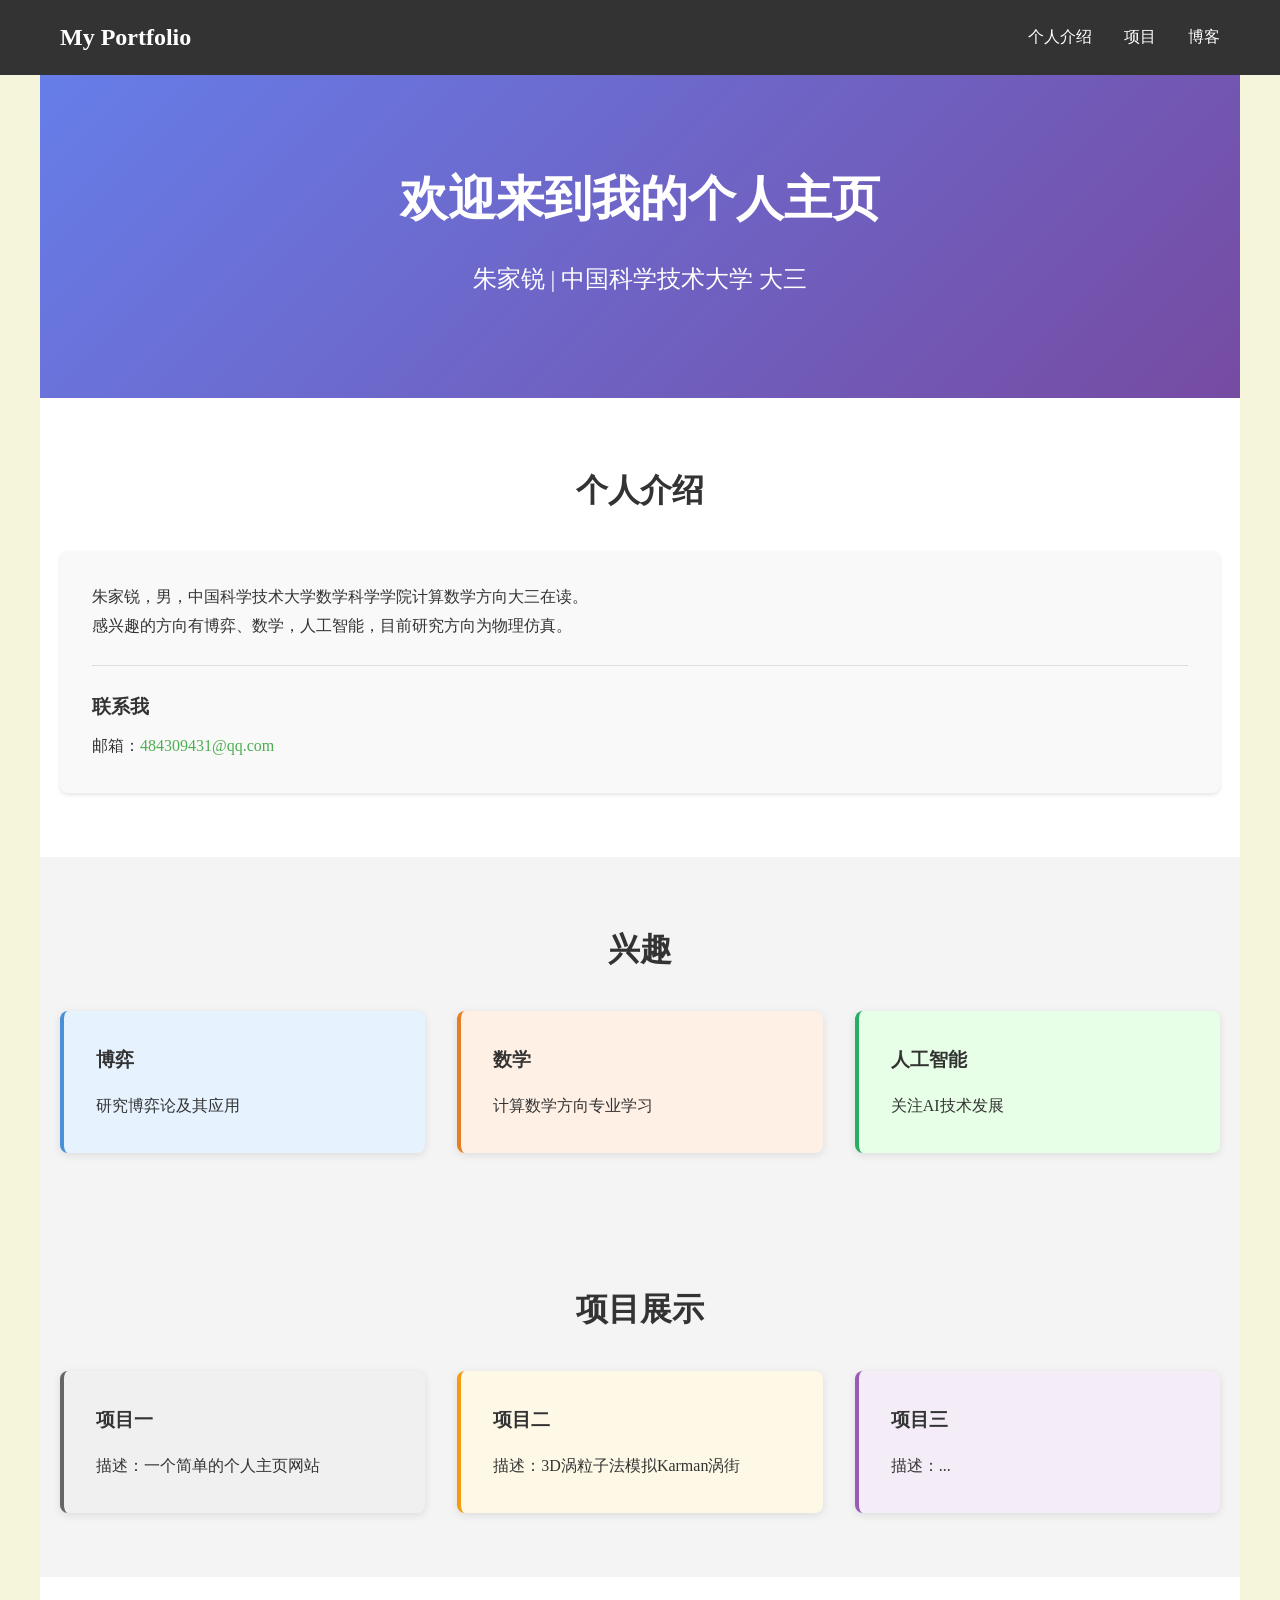
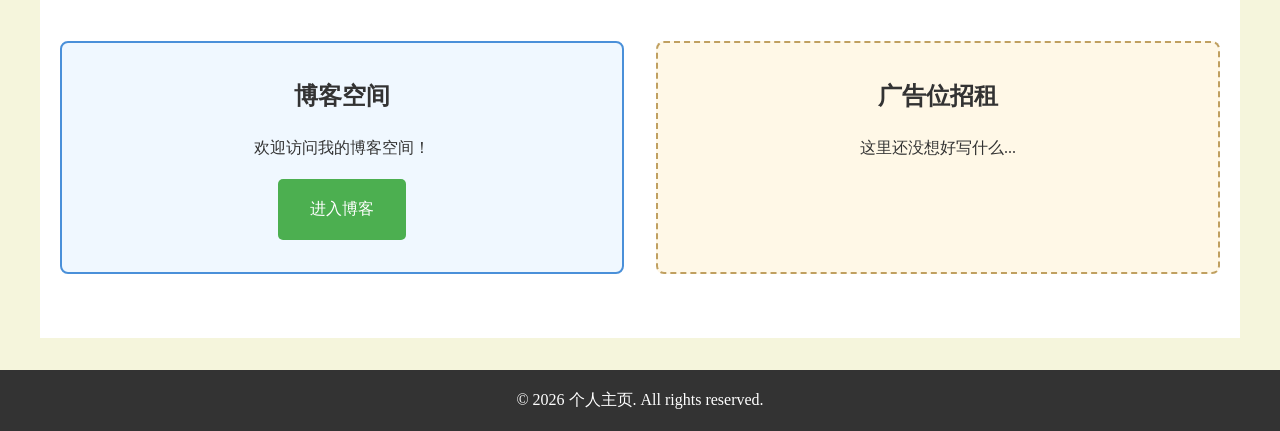
==== index.html @ 08650e03 "Add files via upload" ====
<!DOCTYPE html>
<html lang="zh-CN">
<head>
    <meta charset="UTF-8">
    <meta name="viewport" content="width=device-width, initial-scale=1.0">
    <title>个人主页</title>
    <link rel="stylesheet" href="style.css">
</head>
<body>
    <header>
        <nav>
            <div class="logo">My Portfolio</div>
            <ul class="nav-links">
                <li><a href="#about">个人介绍</a></li>
                <li><a href="#projects">项目</a></li>
                <li><a href="#blog">博客</a></li>
            </ul>
        </nav>
    </header>

    <main>
        <section id="hero">
            <div class="hero-content">
                <h1>欢迎来到我的个人主页</h1>
                <p>朱家锐 | 中国科学技术大学 大三</p>
            </div>
        </section>

        <section id="about">
            <h2>个人介绍</h2>
            <div class="content-box">
                <p>朱家锐，男，中国科学技术大学数学科学学院计算数学方向大三在读。</p>
                <p>感兴趣的方向有博弈、数学，人工智能，目前研究方向为物理仿真。</p>
                <div class="contact-info">
                    <h3>联系我</h3>
                    <p>邮箱：<a href="mailto:484309431@qq.com">484309431@qq.com</a></p>
                </div>
            </div>
        </section>

        <section id="interests">
            <h2>兴趣</h2>
            <div class="interest-grid">
                <div class="interest-card">
                    <h3>博弈</h3>
                    <p>研究博弈论及其应用</p>
                </div>
                <div class="interest-card">
                    <h3>数学</h3>
                    <p>计算数学方向专业学习</p>
                </div>
                <div class="interest-card">
                    <h3>人工智能</h3>
                    <p>关注AI技术发展</p>
                </div>
            </div>
        </section>

        <section id="projects">
            <h2>项目展示</h2>
            <div class="project-grid">
                <div class="project-card">
                    <h3>项目一</h3>
                    <p>描述：一个简单的个人主页网站</p>
                </div>
                <div class="project-card">
                    <h3>项目二</h3>
                    <p>描述：3D涡粒子法模拟Karman涡街</p>
                </div>
                <div class="project-card">
                    <h3>项目三</h3>
                    <p>描述：...</p>
                </div>
            </div>
        </section>

        <section id="blog">
            <div class="blog-container">
                <div class="blog-left">
                    <h2>博客空间</h2>
                    <p>欢迎访问我的博客空间！</p>
                    <a href="blog.html" class="btn">进入博客</a>
                </div>
                <div class="blog-right">
                    <h2>广告位招租</h2>
                    <p>这里还没想好写什么...</p>
                </div>
            </div>
        </section>
    </main>

    <footer>
        <p>&copy; 2026 个人主页. All rights reserved.</p>
    </footer>
</body>
</html>
---- style.css ----
* {
    margin: 0;
    padding: 0;
    box-sizing: border-box;
}

body {
    font-family: 'Georgia', 'Times New Roman', serif;
    line-height: 1.8;
    color: #333;
    background-color: #f5f5dc;
}

header {
    background-color: #333;
    color: white;
    padding: 1rem 0;
    position: fixed;
    width: 100%;
    top: 0;
    z-index: 1000;
}

nav {
    display: flex;
    justify-content: space-between;
    align-items: center;
    max-width: 1200px;
    margin: 0 auto;
    padding: 0 20px;
}

.logo {
    font-size: 1.5rem;
    font-weight: bold;
}

.nav-links {
    display: flex;
    list-style: none;
}

.nav-links li {
    margin-left: 2rem;
}

.nav-links a {
    color: white;
    text-decoration: none;
    transition: color 0.3s;
}

.nav-links a:hover {
    color: #4CAF50;
}

main {
    margin-top: 60px;
}

section {
    padding: 4rem 20px;
    max-width: 1200px;
    margin: 0 auto;
}

section:nth-child(even) {
    background: #f4f4f4;
}

section:nth-child(odd) {
    background: white;
}

h1, h2, h3 {
    margin-bottom: 1rem;
}

h1 {
    font-size: 2.5rem;
    color: #333;
}

h2 {
    font-size: 2rem;
    color: #333;
    text-align: center;
    margin-bottom: 2rem;
}

#hero {
    background: linear-gradient(135deg, #667eea 0%, #764ba2 100%);
    color: white;
    text-align: center;
    padding: 6rem 20px;
}

.hero-content h1 {
    color: white;
    font-size: 3rem;
}

.hero-content p {
    font-size: 1.5rem;
    margin-top: 1rem;
}

#about {
    background: white;
}

.content-box {
    background: #f9f9f9;
    padding: 2rem;
    border-radius: 8px;
    box-shadow: 0 2px 4px rgba(0,0,0,0.1);
}

.contact-info {
    margin-top: 1.5rem;
    padding-top: 1.5rem;
    border-top: 1px solid #ddd;
}

.contact-info h3 {
    font-size: 1.2rem;
    margin-bottom: 0.5rem;
}

.contact-info a {
    color: #4CAF50;
    text-decoration: none;
}

.contact-info a:hover {
    text-decoration: underline;
}

#interests {
    background: #f4f4f4;
}

.interest-grid {
    display: grid;
    grid-template-columns: repeat(auto-fit, minmax(250px, 1fr));
    gap: 2rem;
}

.interest-card {
    background: #e6f3ff;
    padding: 2rem;
    border-radius: 8px;
    box-shadow: 0 2px 8px rgba(0,0,0,0.1);
    transition: transform 0.3s;
    border-left: 4px solid #4a90d9;
}

.interest-card:nth-child(2) {
    background: #fff0e6;
    border-left-color: #e67e22;
}

.interest-card:nth-child(3) {
    background: #e6ffe6;
    border-left-color: #27ae60;
}

.interest-card:hover {
    transform: translateY(-5px);
}

.project-grid {
    display: grid;
    grid-template-columns: repeat(auto-fit, minmax(250px, 1fr));
    gap: 2rem;
}

.project-card {
    background: #f0f0f0;
    padding: 2rem;
    border-radius: 8px;
    box-shadow: 0 2px 8px rgba(0,0,0,0.1);
    transition: transform 0.3s;
    border-left: 4px solid #666;
}

.project-card:nth-child(2) {
    background: #fef9e7;
    border-left-color: #f39c12;
}

.project-card:nth-child(3) {
    background: #f4ecf7;
    border-left-color: #9b59b6;
}

.project-card:hover {
    transform: translateY(-5px);
}

#blog {
    background: white;
    padding: 4rem 20px;
    max-width: 1200px;
    margin: 0 auto;
}

.blog-container {
    display: flex;
    gap: 2rem;
}

.blog-left, .blog-right {
    flex: 1;
    padding: 2rem;
    border-radius: 8px;
    text-align: center;
}

.blog-left {
    background: #f0f8ff;
    border: 2px solid #4a90d9;
}

.blog-right {
    background: #fff8e7;
    border: 2px dashed #c0a060;
}

.blog-left h2, .blog-right h2 {
    margin-bottom: 1rem;
    font-size: 1.5rem;
}

.btn {
    display: inline-block;
    background: #4CAF50;
    color: white;
    padding: 1rem 2rem;
    text-decoration: none;
    border-radius: 5px;
    margin-top: 1rem;
    transition: background 0.3s;
}

.btn:hover {
    background: #45a049;
}

footer {
    background: #333;
    color: white;
    text-align: center;
    padding: 1rem 0;
    margin-top: 2rem;
}

#blog-list, #blog-post {
    background: #f5f5dc;
}

.blog-list {
    max-width: 800px;
    margin: 0 auto;
}

.blog-item {
    background: #fffef5;
    padding: 2rem;
    border-radius: 4px;
    margin-bottom: 2rem;
    box-shadow: 0 2px 6px rgba(0,0,0,0.1);
    border: 1px solid #e8e4d9;
}

.blog-item h3 {
    font-size: 1.5rem;
}

.blog-item h3 a {
    color: #333;
    text-decoration: none;
}

.blog-item h3 a:hover {
    color: #4CAF50;
}

.blog-meta {
    color: #666;
    font-size: 0.9rem;
    margin-bottom: 1rem;
}

.read-more {
    display: inline-block;
    color: #4CAF50;
    text-decoration: none;
    margin-top: 1rem;
}

.post-content {
    max-width: 800px;
    margin: 0 auto;
    background: #fffef5;
    padding: 3rem;
    border-radius: 4px;
    box-shadow: 0 2px 12px rgba(0,0,0,0.15);
    border: 1px solid #e8e4d9;
}

.post-body {
    line-height: 1.8;
    margin: 2rem 0;
}

.post-body h2 {
    font-size: 1.5rem;
    margin-top: 2rem;
    margin-bottom: 1rem;
    color: #333;
}

.post-body ul {
    margin: 1rem 0 1rem 2rem;
}

.post-body li {
    margin: 0.5rem 0;
}

.post-body strong {
    color: #4CAF50;
}

.post-body .abstract {
    background: #f0f8ff;
    padding: 1rem;
    border-left: 4px solid #4CAF50;
    margin-bottom: 1.5rem;
}

.post-body .highlight {
    background: #fffacd;
    padding: 1rem;
    border-left: 4px solid #ffd700;
    font-size: 1.1rem;
    margin: 1rem 0;
}

.post-body .lemma {
    background: #f0fff0;
    padding: 1rem;
    border-left: 4px solid #228b22;
    font-style: italic;
    margin: 1rem 0;
}

.post-body ol {
    margin: 1rem 0 1rem 2rem;
}

.post-body table {
    width: 100%;
    border-collapse: collapse;
    margin: 1rem 0;
}

.post-body th, .post-body td {
    border: 1px solid #ddd;
    padding: 0.75rem;
    text-align: center;
}

.post-body th {
    background: #4CAF50;
    color: white;
}

.post-body tr:nth-child(even) {
    background: #f9f9f9;
}

.conclusion-table th {
    background: #333;
}

@media (max-width: 768px) {
    nav {
        flex-direction: column;
        gap: 1rem;
    }
    
    .nav-links {
        flex-wrap: wrap;
        justify-content: center;
    }
    
    .nav-links li {
        margin: 0 0.5rem;
    }
    
    h1 {
        font-size: 2rem;
    }
    
    h2 {
        font-size: 1.5rem;
    }
    
    .hero-content h1 {
        font-size: 2rem;
    }
    
    .project-grid,
    .interest-grid,
    .blog-container {
        grid-template-columns: 1fr;
    }
}
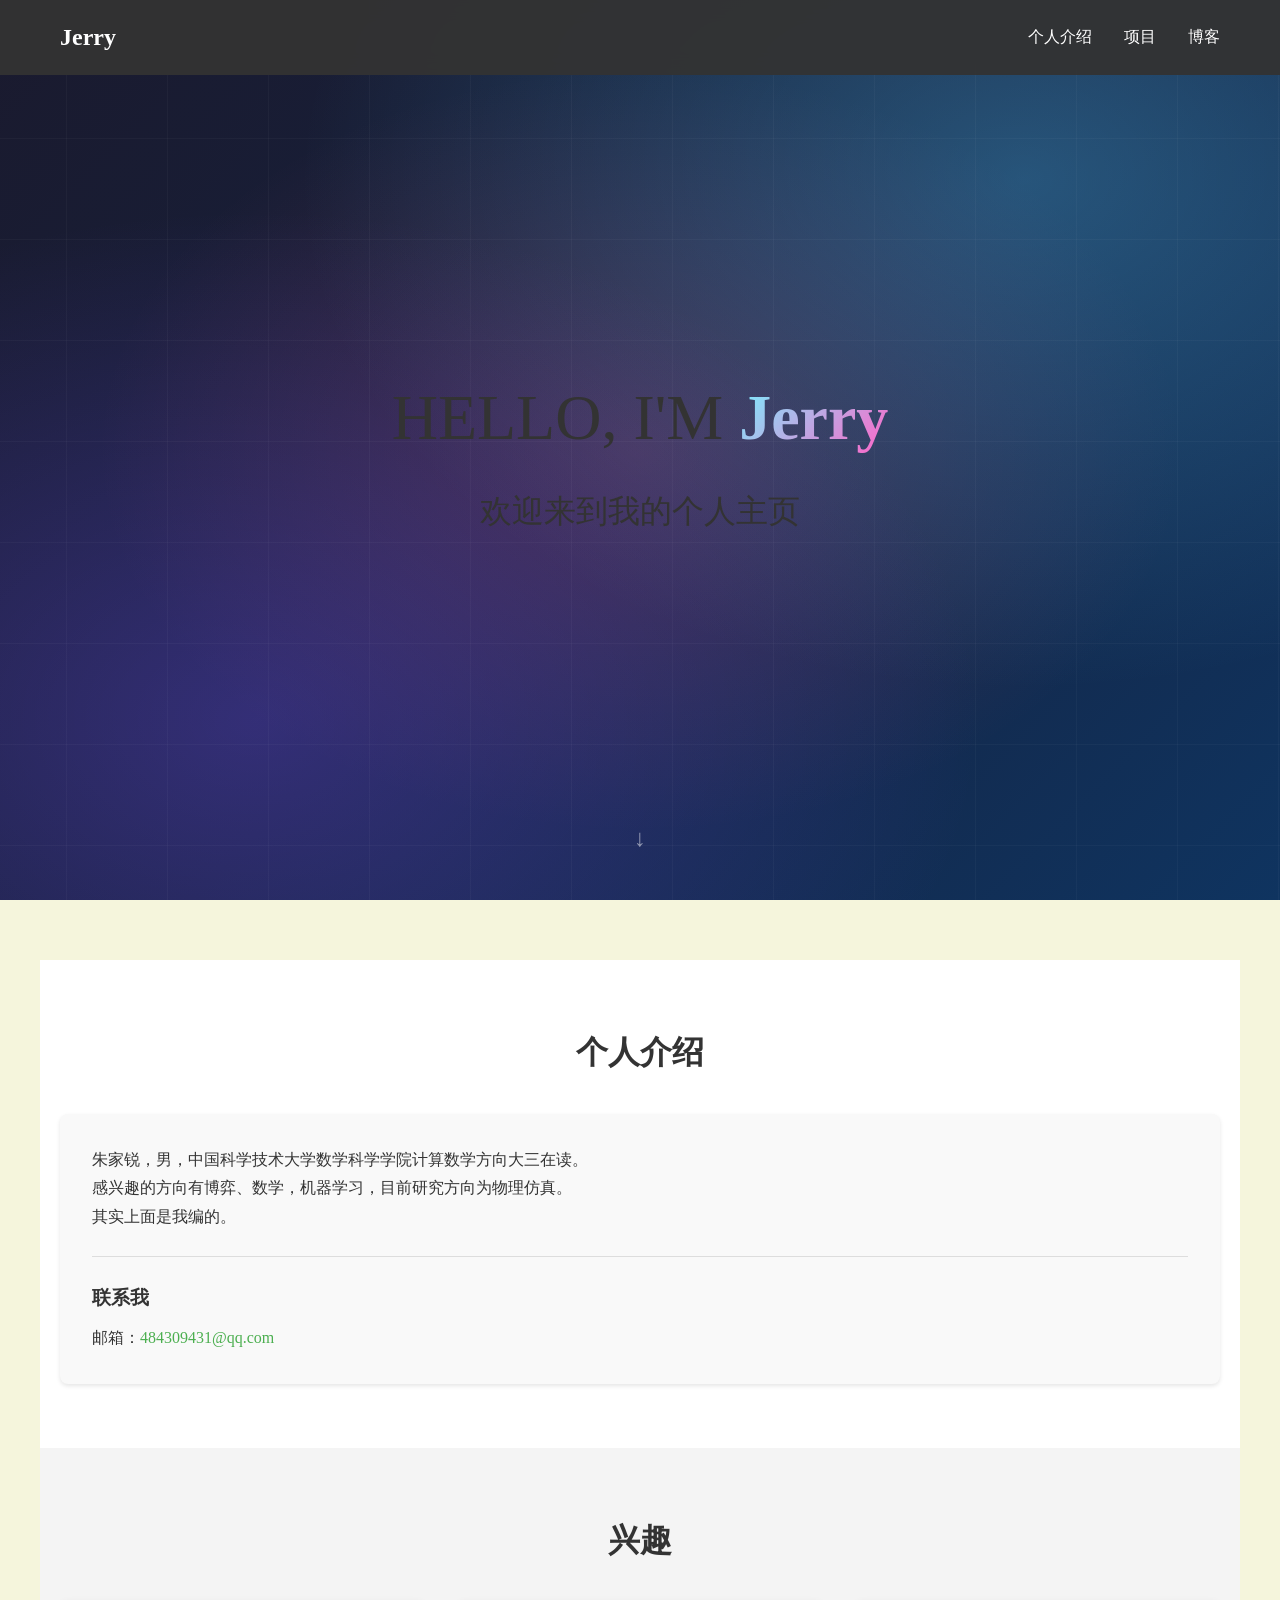
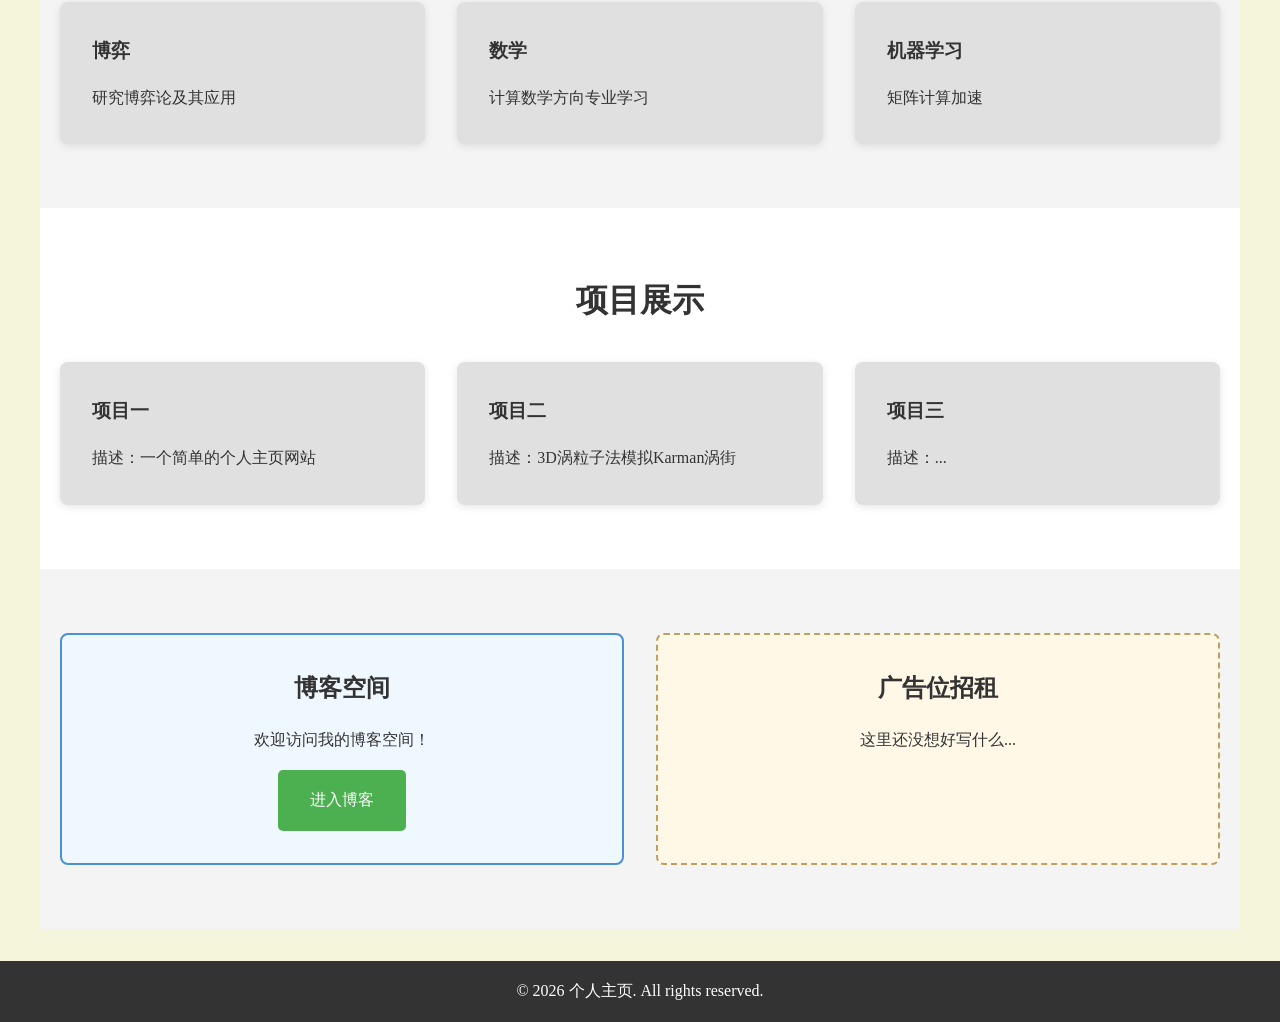
==== commit fae18225: "Add files via upload" ====
--- a/index.html
+++ b/index.html
@@ -9,7 +9,7 @@
 <body>
     <header>
         <nav>
-            <div class="logo">My Portfolio</div>
+            <div class="logo">Jerry</div>
             <ul class="nav-links">
                 <li><a href="#about">个人介绍</a></li>
                 <li><a href="#projects">项目</a></li>
@@ -18,19 +18,27 @@
         </nav>
     </header>
 
+    <section id="hero">
+        <div class="hero-bg"></div>
+        <div class="hero-content">
+            <div class="hero-text">
+                <h1 class="title-line">HELLO, I'M <span class="name">Jerry</span></h1>
+                <h2 class="subtitle-line">欢迎来到我的个人主页</h2>
+            </div>
+        </div>
+        <div class="scroll-hint">
+            <span>↓</span>
+        </div>
+    </section>
+
     <main>
-        <section id="hero">
-            <div class="hero-content">
-                <h1>欢迎来到我的个人主页</h1>
-                <p>朱家锐 | 中国科学技术大学 大三</p>
-            </div>
-        </section>
 
         <section id="about">
             <h2>个人介绍</h2>
             <div class="content-box">
                 <p>朱家锐，男，中国科学技术大学数学科学学院计算数学方向大三在读。</p>
-                <p>感兴趣的方向有博弈、数学，人工智能，目前研究方向为物理仿真。</p>
+                <p>感兴趣的方向有博弈、数学，机器学习，目前研究方向为物理仿真。</p>
+                <p>其实上面是我编的。</p>
                 <div class="contact-info">
                     <h3>联系我</h3>
                     <p>邮箱：<a href="mailto:484309431@qq.com">484309431@qq.com</a></p>
@@ -50,8 +58,8 @@
                     <p>计算数学方向专业学习</p>
                 </div>
                 <div class="interest-card">
-                    <h3>人工智能</h3>
-                    <p>关注AI技术发展</p>
+                    <h3>机器学习</h3>
+                    <p>矩阵计算加速</p>
                 </div>
             </div>
         </section>
--- a/style.css
+++ b/style.css
@@ -12,7 +12,8 @@
 }
 
 header {
-    background-color: #333;
+    background-color: rgba(51, 51, 51, 0.95);
+    backdrop-filter: blur(10px);
     color: white;
     padding: 1rem 0;
     position: fixed;
@@ -60,15 +61,18 @@
 
 section {
     padding: 4rem 20px;
+}
+
+#about, #interests, #projects, #blog {
     max-width: 1200px;
     margin: 0 auto;
 }
 
-section:nth-child(even) {
+section:nth-child(even):not(#hero) {
     background: #f4f4f4;
 }
 
-section:nth-child(odd) {
+section:nth-child(odd):not(#hero) {
     background: white;
 }
 
@@ -89,20 +93,121 @@
 }
 
 #hero {
-    background: linear-gradient(135deg, #667eea 0%, #764ba2 100%);
-    color: white;
+    position: relative;
+    width: 100vw;
+    height: 100vh;
+    min-height: 500px;
+    background: linear-gradient(135deg, #1a1a2e 0%, #16213e 50%, #0f3460 100%);
+    overflow: hidden;
+    display: flex;
+    align-items: center;
+    justify-content: center;
+    margin: 0;
+    padding: 0;
+}
+
+.hero-bg {
+    position: absolute;
+    width: 100%;
+    height: 100%;
+    background: 
+        radial-gradient(ellipse at 20% 80%, rgba(120, 80, 255, 0.3) 0%, transparent 50%),
+        radial-gradient(ellipse at 80% 20%, rgba(80, 200, 255, 0.3) 0%, transparent 50%),
+        radial-gradient(ellipse at 50% 50%, rgba(255, 100, 150, 0.2) 0%, transparent 60%);
+}
+
+.hero-bg::before {
+    content: '';
+    position: absolute;
+    width: 200%;
+    height: 200%;
+    top: -50%;
+    left: -50%;
+    background: 
+        repeating-linear-gradient(
+            90deg,
+            transparent,
+            transparent 100px,
+            rgba(255,255,255,0.03) 100px,
+            rgba(255,255,255,0.03) 101px
+        ),
+        repeating-linear-gradient(
+            0deg,
+            transparent,
+            transparent 100px,
+            rgba(255,255,255,0.03) 100px,
+            rgba(255,255,255,0.03) 101px
+        );
+    animation: gridMove 20s linear infinite;
+}
+
+@keyframes gridMove {
+    0% { transform: translate(0, 0); }
+    100% { transform: translate(100px, 100px); }
+}
+
+.hero-content {
+    position: relative;
+    z-index: 2;
     text-align: center;
-    padding: 6rem 20px;
-}
-
-.hero-content h1 {
-    color: white;
-    font-size: 3rem;
-}
-
-.hero-content p {
+    color: #ffffff;
+}
+
+.hero-text {
+    display: flex;
+    flex-direction: column;
+    gap: 0.5rem;
+}
+
+.title-line {
+    font-size: 4rem;
+    font-weight: normal;
+    margin: 0;
+    opacity: 0;
+    animation: fadeIn 1s ease forwards 0.3s;
+}
+
+.title-line .name {
+    font-weight: 800;
+    background: linear-gradient(135deg, #78f0ff 0%, #ff64c8 100%);
+    -webkit-background-clip: text;
+    -webkit-text-fill-color: transparent;
+    background-clip: text;
+}
+
+.subtitle-line {
+    font-size: 2rem;
+    font-weight: 300;
+    margin: 0;
+    opacity: 0;
+    transform: translateY(50px);
+    animation: slideUp 0.8s ease forwards 1s;
+}
+
+@keyframes fadeIn {
+    to { opacity: 1; }
+}
+
+@keyframes slideUp {
+    to {
+        opacity: 1;
+        transform: translateY(0);
+    }
+}
+
+.scroll-hint {
+    position: absolute;
+    bottom: 40px;
+    left: 50%;
+    transform: translateX(-50%);
+    color: rgba(255,255,255,0.5);
     font-size: 1.5rem;
-    margin-top: 1rem;
+    animation: bounce 2s ease infinite;
+}
+
+@keyframes bounce {
+    0%, 100% { transform: translateX(-50%) translateY(0); }
+    50% { transform: translateX(-50%) translateY(10px); }
 }
 
 #about {
@@ -147,26 +252,24 @@
 }
 
 .interest-card {
-    background: #e6f3ff;
+    background: #e0e0e0;
     padding: 2rem;
     border-radius: 8px;
     box-shadow: 0 2px 8px rgba(0,0,0,0.1);
-    transition: transform 0.3s;
-    border-left: 4px solid #4a90d9;
+    transition: all 0.3s;
 }
 
 .interest-card:nth-child(2) {
-    background: #fff0e6;
-    border-left-color: #e67e22;
+    background: #e0e0e0;
 }
 
 .interest-card:nth-child(3) {
-    background: #e6ffe6;
-    border-left-color: #27ae60;
+    background: #e0e0e0;
 }
 
 .interest-card:hover {
     transform: translateY(-5px);
+    background: #87CEEB;
 }
 
 .project-grid {
@@ -176,26 +279,24 @@
 }
 
 .project-card {
-    background: #f0f0f0;
+    background: #e0e0e0;
     padding: 2rem;
     border-radius: 8px;
     box-shadow: 0 2px 8px rgba(0,0,0,0.1);
-    transition: transform 0.3s;
-    border-left: 4px solid #666;
+    transition: all 0.3s;
 }
 
 .project-card:nth-child(2) {
-    background: #fef9e7;
-    border-left-color: #f39c12;
+    background: #e0e0e0;
 }
 
 .project-card:nth-child(3) {
-    background: #f4ecf7;
-    border-left-color: #9b59b6;
+    background: #e0e0e0;
 }
 
 .project-card:hover {
     transform: translateY(-5px);
+    background: #87CEEB;
 }
 
 #blog {
@@ -408,8 +509,16 @@
         font-size: 1.5rem;
     }
     
-    .hero-content h1 {
-        font-size: 2rem;
+    .title-line {
+        font-size: 1.8rem;
+    }
+    
+    .subtitle-line {
+        font-size: 1rem;
+    }
+    
+    .hero-text {
+        gap: 0.3rem;
     }
     
     .project-grid,
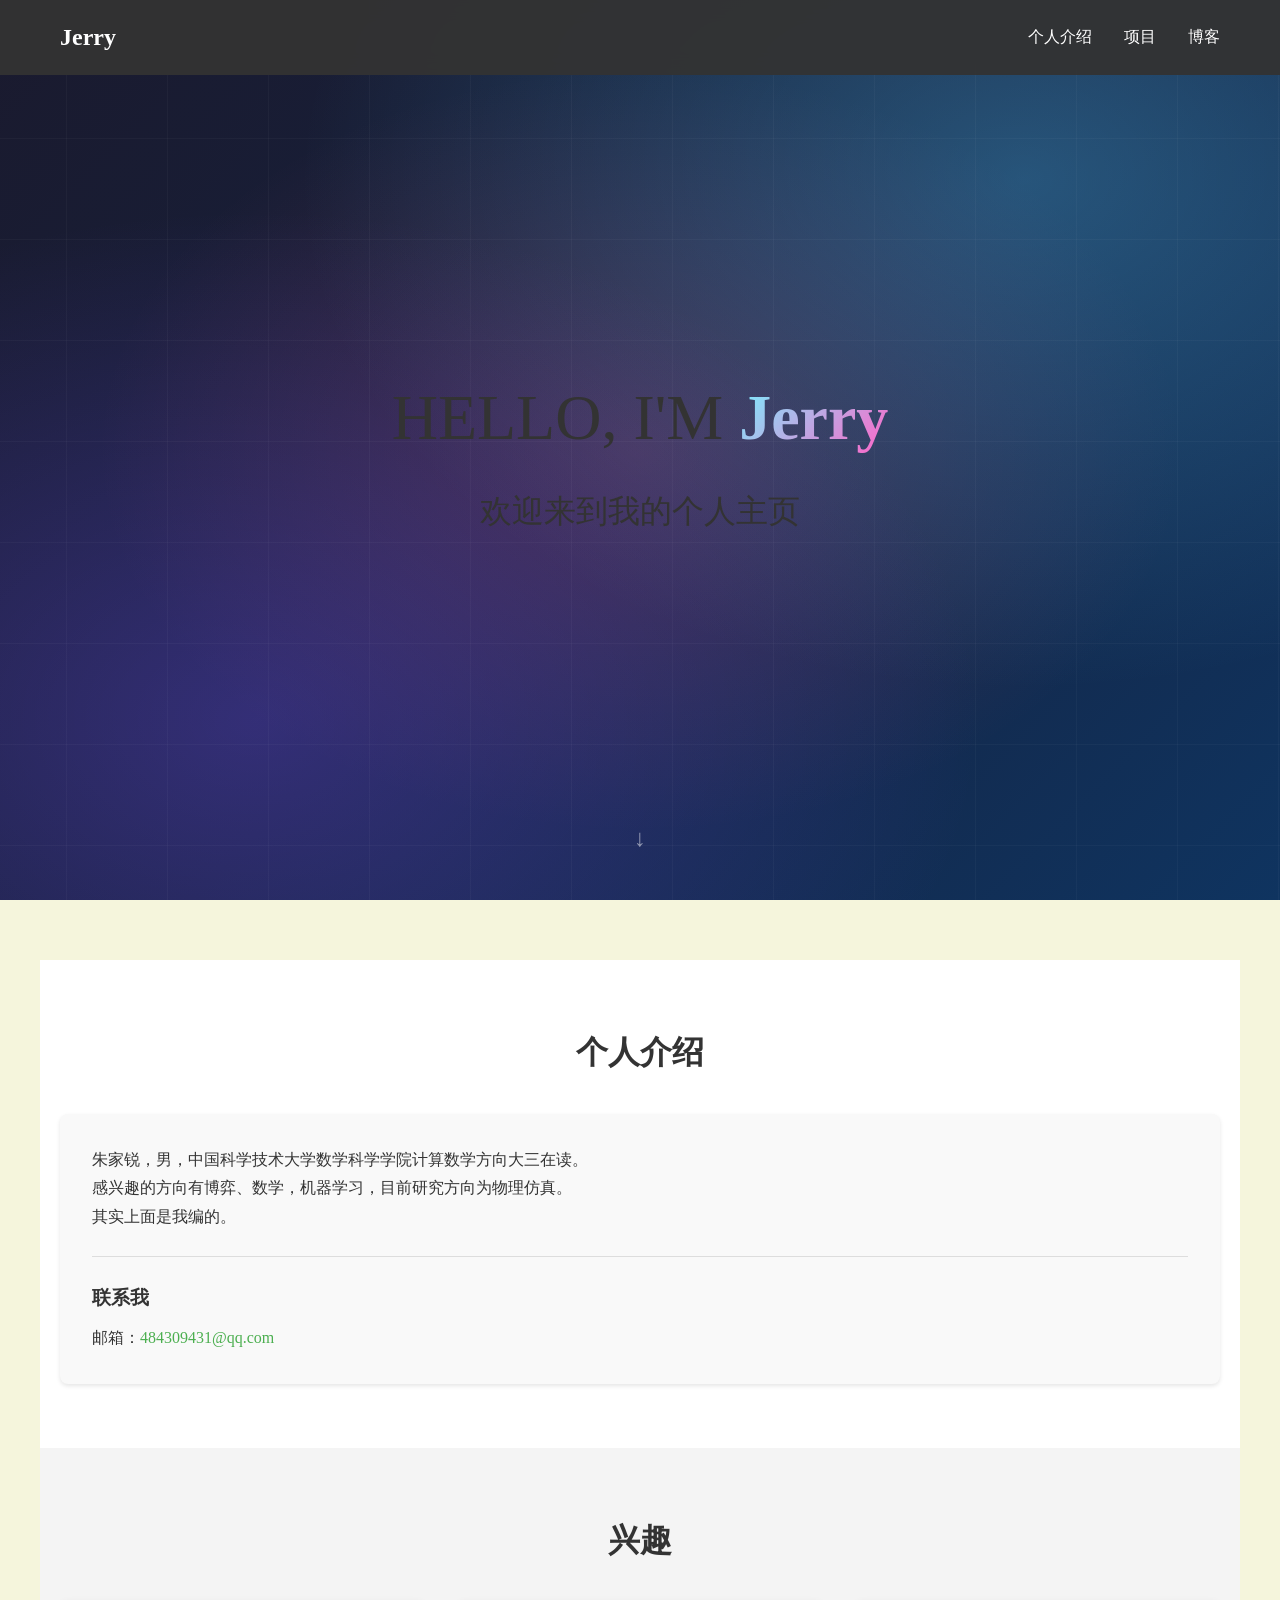
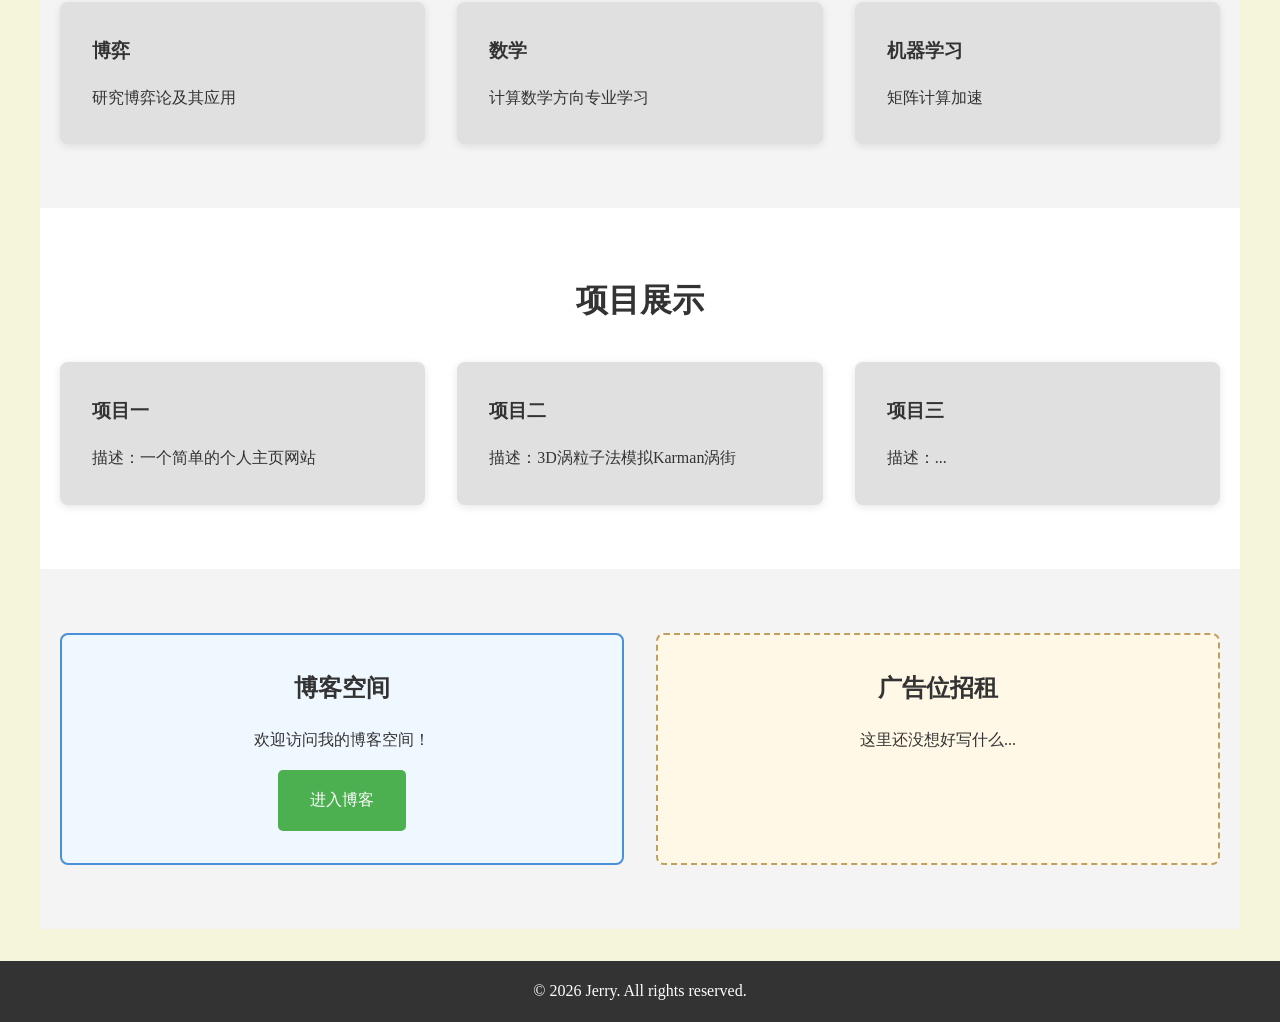
==== commit 5d2d5637: "Update footer copyright name to 'Jerry'" ====
--- a/index.html
+++ b/index.html
@@ -98,7 +98,7 @@
     </main>
 
     <footer>
-        <p>&copy; 2026 个人主页. All rights reserved.</p>
+        <p>&copy; 2026 Jerry. All rights reserved.</p>
     </footer>
 </body>
-</html>+</html>
